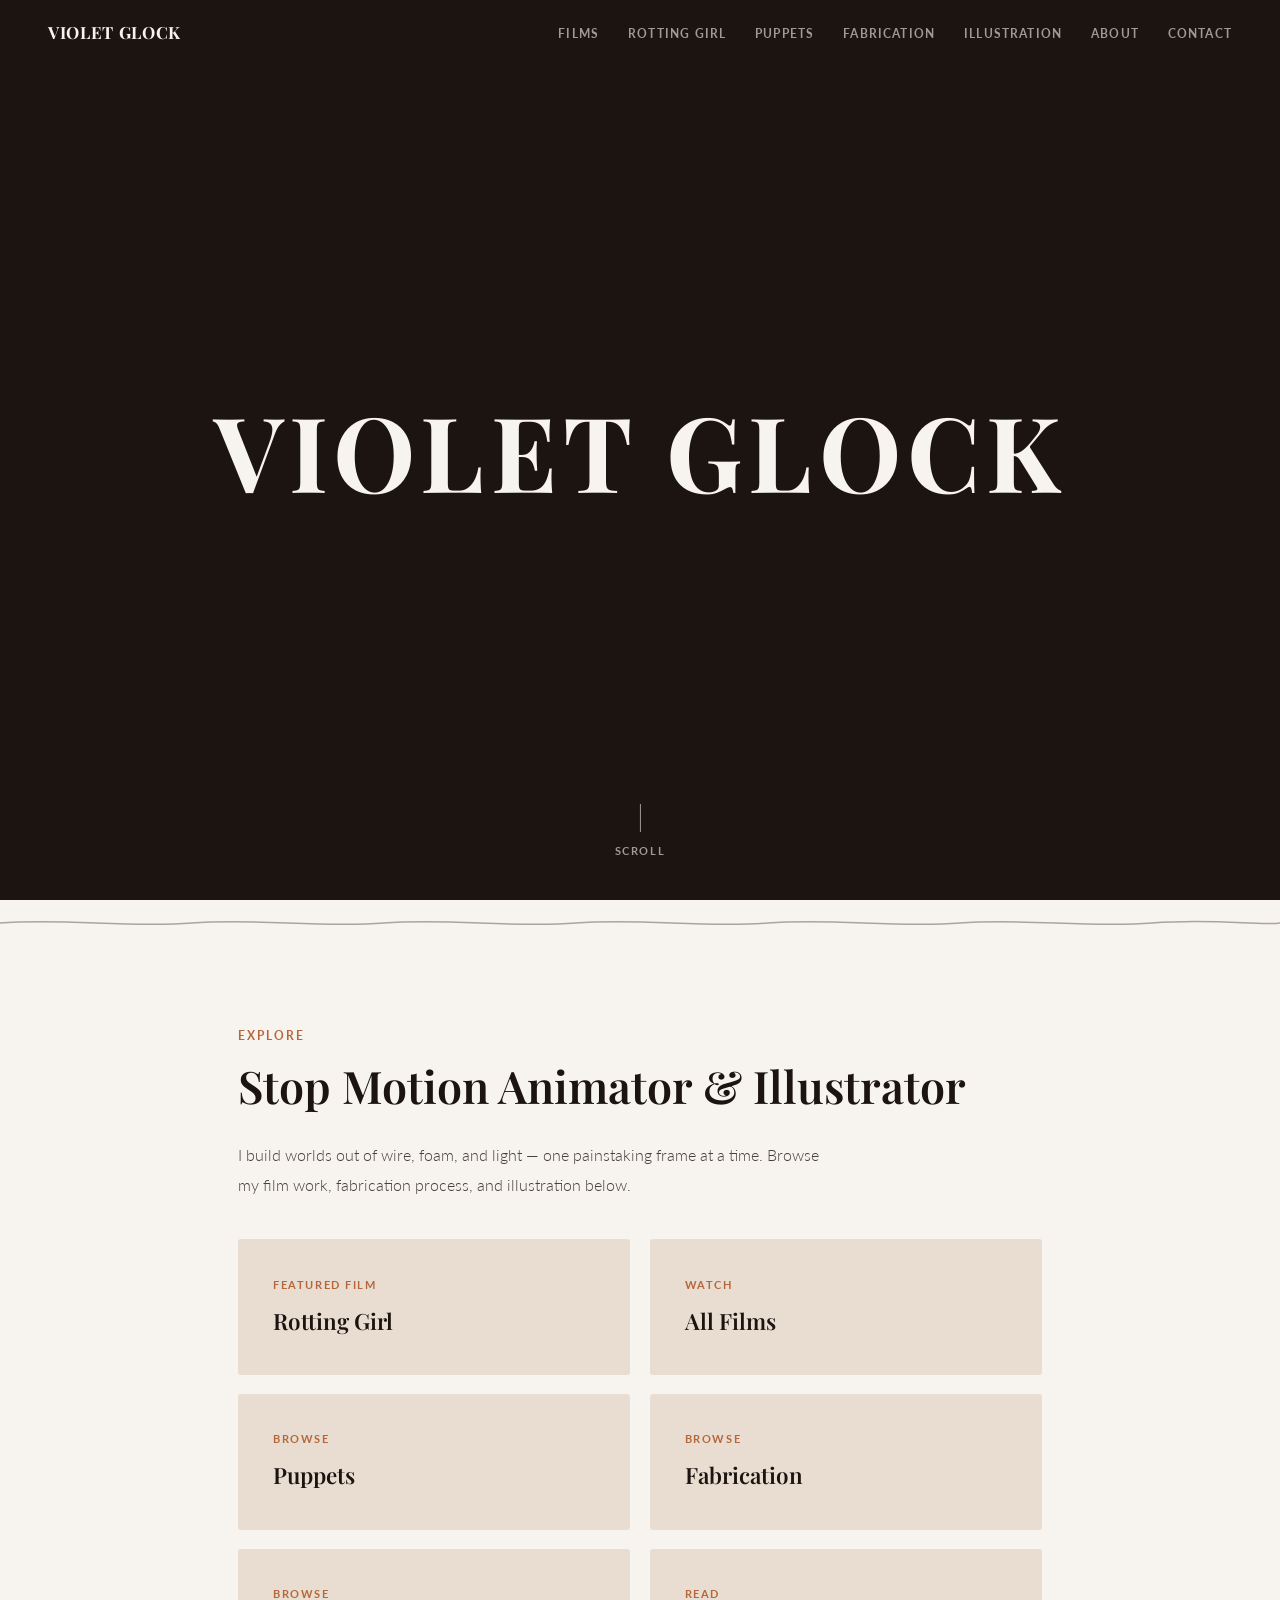
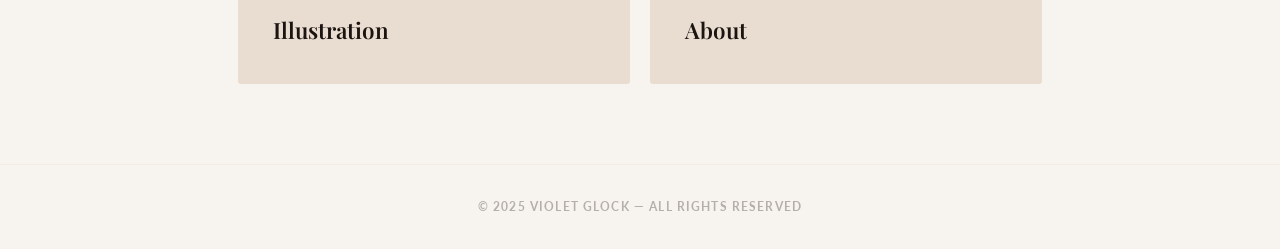
==== index.html @ 6570d987 "Add files via upload" ====
<!DOCTYPE html>
<html lang="en">
<head>
  <meta charset="UTF-8" />
  <meta name="viewport" content="width=device-width, initial-scale=1.0" />
  <title>Violet Glock — Stop Motion Animator</title>
  <link rel="preconnect" href="https://fonts.googleapis.com" />
  <link rel="preconnect" href="https://fonts.gstatic.com" crossorigin />
  <link href="https://fonts.googleapis.com/css2?family=Playfair+Display:ital,wght@0,400;0,600;0,700;1,400;1,600&family=Lato:wght@300;400;700&display=swap" rel="stylesheet" />
  <link rel="stylesheet" href="style.css" />
  <style>
    /* ─── HERO WITH VIDEO BACKGROUND ───────────────────── */
    .hero {
      position: relative;
      min-height: 100vh;
      display: flex;
      align-items: center;
      justify-content: center;
      overflow: hidden;
      background: var(--ink); /* shows while video loads, and if video fails */
    }

    .hero-video {
      position: absolute;
      top: 50%; left: 50%;
      min-width: 100%;
      min-height: 100%;
      width: auto; height: auto;
      transform: translate(-50%, -50%);
      object-fit: cover;
      z-index: 0;
    }

    /* Dark overlay so the title stays readable over any footage */
    .hero::before {
      content: '';
      position: absolute;
      inset: 0;
      background: rgba(28, 20, 16, 0.5);
      z-index: 1;
    }

    .hero-content {
      position: relative;
      z-index: 2;
      text-align: center;
      padding: 2rem;
    }

    .hero-title {
      font-family: var(--ff-display);
      font-weight: 700;
      text-transform: uppercase;
      letter-spacing: 0.06em;
      font-size: clamp(2.4rem, 9vw, 6.5rem);
      line-height: 1;
      color: var(--linen);
    }

    .hero-scroll-cue {
      position: absolute;
      bottom: 2.5rem;
      left: 50%;
      transform: translateX(-50%);
      z-index: 2;
      display: flex;
      flex-direction: column;
      align-items: center;
      gap: 0.6rem;
      font-size: 0.68rem;
      font-weight: 700;
      letter-spacing: 0.14em;
      text-transform: uppercase;
      color: var(--linen);
      opacity: 0.6;
    }

    .hero-scroll-cue span {
      display: block;
      width: 1px;
      height: 28px;
      background: var(--linen);
    }

    /* Nav sits transparent over the video at the top of this page only */
    .hero-nav {
      background: transparent;
      border-bottom: none;
    }

    .hero-nav .nav-name,
    .hero-nav .nav-links a {
      color: var(--linen);
    }

    .hero-nav.scrolled {
      background: rgba(247, 243, 238, 0.92);
      border-bottom: 1px solid var(--paper);
      backdrop-filter: blur(6px);
    }

    .hero-nav.scrolled .nav-name,
    .hero-nav.scrolled .nav-links a {
      color: var(--ink);
    }
  </style>
</head>
<body>

  <!-- NAV (transparent over video, solidifies on scroll) -->
  <nav class="hero-nav" id="siteNav">
    <div class="nav-name">Violet Glock</div>
    <ul class="nav-links">
      <li><a href="films.html">Films</a></li>
      <li><a href="rotting-girl.html">Rotting Girl</a></li>
      <li><a href="puppets.html">Puppets</a></li>
      <li><a href="fabrication.html">Fabrication</a></li>
      <li><a href="illustration.html">Illustration</a></li>
      <li><a href="about.html">About</a></li>
      <li><a href="contact.html">Contact</a></li>
    </ul>
  </nav>

  <!-- HERO -->
  <header class="hero">
    <!--
      LOOPING BACKGROUND VIDEO
      Replace the src below with your own video file.
      1. Put your video file inside the /video folder (e.g. video/reel.mp4)
      2. Keep it short (5-20 sec loop) and under ~15MB so it loads fast
      3. Export as .mp4 (H.264) for best browser support
      See the README for full instructions, including how to compress a video.
    -->
    <video class="hero-video" autoplay muted loop playsinline poster="images/hero-poster.jpg">
      <source src="video/your-video-file.mp4" type="video/mp4">
    </video>

    <div class="hero-content">
      <h1 class="hero-title">Violet Glock</h1>
    </div>

    <div class="hero-scroll-cue"><span></span>Scroll</div>
  </header>

  <!-- DIVIDER -->
  <div class="divider" aria-hidden="true">
    <svg viewBox="0 0 1200 14" preserveAspectRatio="none" xmlns="http://www.w3.org/2000/svg">
      <path d="M0,7 C60,2 120,12 180,7 C240,2 300,12 360,7 C420,2 480,12 540,7 C600,2 660,12 720,7 C780,2 840,12 900,7 C960,2 1020,12 1080,7 C1140,2 1180,10 1200,7"
        fill="none" stroke="#1C1410" stroke-width="1.5"/>
    </svg>
  </div>

  <!-- SECTION HUB CARDS -->
  <section class="page-section">
    <div class="fade-in">
      <p class="section-label">Explore</p>
      <h2 class="section-title">Stop Motion Animator &amp; Illustrator</h2>
      <p class="intro-text">I build worlds out of wire, foam, and light — one painstaking frame at a time. Browse my film work, fabrication process, and illustration below.</p>

      <div class="section-cards">
        <a class="section-card" href="rotting-girl.html">
          <div class="section-card-label">Featured Film</div>
          <div class="section-card-title">Rotting Girl</div>
        </a>
        <a class="section-card" href="films.html">
          <div class="section-card-label">Watch</div>
          <div class="section-card-title">All Films</div>
        </a>
        <a class="section-card" href="puppets.html">
          <div class="section-card-label">Browse</div>
          <div class="section-card-title">Puppets</div>
        </a>
        <a class="section-card" href="fabrication.html">
          <div class="section-card-label">Browse</div>
          <div class="section-card-title">Fabrication</div>
        </a>
        <a class="section-card" href="illustration.html">
          <div class="section-card-label">Browse</div>
          <div class="section-card-title">Illustration</div>
        </a>
        <a class="section-card" href="about.html">
          <div class="section-card-label">Read</div>
          <div class="section-card-title">About</div>
        </a>
      </div>
    </div>
  </section>

  <footer>© 2025 Violet Glock — All rights reserved</footer>

  <script>
    // Solidify nav background once the user scrolls past the hero
    const nav = document.getElementById('siteNav');
    window.addEventListener('scroll', () => {
      if (window.scrollY > window.innerHeight * 0.7) {
        nav.classList.add('scrolled');
      } else {
        nav.classList.remove('scrolled');
      }
    });

    // Scroll fade-in
    const observer = new IntersectionObserver(
      (entries) => entries.forEach(e => { if (e.isIntersecting) e.target.classList.add('visible'); }),
      { threshold: 0.12 }
    );
    document.querySelectorAll('.fade-in').forEach(el => observer.observe(el));
  </script>

</body>
</html>
---- style.css ----
/* ─────────────────────────────────────────────────────────
   VIOLET GLOCK — SHARED STYLESHEET
   Used by every page on the site (index, films, rotting-girl,
   puppets, fabrication, illustration, about, contact).
   Edit colors/fonts here once and they update everywhere.
───────────────────────────────────────────────────────── */

*, *::before, *::after { box-sizing: border-box; margin: 0; padding: 0; }

:root {
  --linen:    #F7F3EE;
  --ink:      #1C1410;
  --clay:     #B5673A;
  --sage:     #8A9E84;
  --paper:    #E8DDD0;
  --ff-display: 'Playfair Display', Georgia, serif;
  --ff-body:    'Lato', system-ui, sans-serif;
}

html { scroll-behavior: smooth; }

body {
  background: var(--linen);
  color: var(--ink);
  font-family: var(--ff-body);
  font-size: 16px;
  line-height: 1.7;
  -webkit-font-smoothing: antialiased;
}

img { display: block; max-width: 100%; }
a { color: inherit; text-decoration: none; }

/* ─── NAV ──────────────────────────────────────────── */
nav {
  position: fixed;
  top: 0; left: 0; right: 0;
  z-index: 100;
  display: flex;
  justify-content: space-between;
  align-items: center;
  padding: 1.1rem 3rem;
  background: rgba(247, 243, 238, 0.92);
  backdrop-filter: blur(6px);
  border-bottom: 1px solid var(--paper);
}

.nav-name {
  font-family: var(--ff-display);
  font-size: 1.05rem;
  font-weight: 700;
  letter-spacing: 0.04em;
  text-transform: uppercase;
}

.nav-links {
  display: flex;
  gap: 1.8rem;
  list-style: none;
  flex-wrap: wrap;
  justify-content: flex-end;
}

.nav-links a {
  font-size: 0.74rem;
  font-weight: 700;
  letter-spacing: 0.1em;
  text-transform: uppercase;
  color: var(--ink);
  opacity: 0.6;
  transition: opacity 0.2s;
}

.nav-links a:hover,
.nav-links a.active { opacity: 1; color: var(--clay); }

/* ─── DIPPED-PEN DIVIDER ───────────────────────────── */
.divider {
  width: 100%;
  overflow: hidden;
  line-height: 0;
  margin: 1rem 0;
  opacity: 0.35;
}

.divider svg { width: 100%; height: 14px; }

/* ─── SECTIONS ─────────────────────────────────────── */
.page-section {
  padding: 5rem 3rem;
  max-width: 900px;
  margin: 0 auto;
}

.section-label {
  font-size: 0.72rem;
  font-weight: 700;
  letter-spacing: 0.18em;
  text-transform: uppercase;
  color: var(--clay);
  margin-bottom: 0.9rem;
}

.section-title {
  font-family: var(--ff-display);
  font-size: clamp(1.8rem, 4vw, 2.8rem);
  font-weight: 600;
  line-height: 1.15;
  margin-bottom: 1.8rem;
}

/* ─── GALLERY GRID (reused across Puppets/Fabrication/Illustration) ── */
.gallery-grid {
  display: grid;
  grid-template-columns: repeat(3, 1fr);
  gap: 0.75rem;
}

.gallery-item {
  aspect-ratio: 1;
  background: var(--paper);
  border-radius: 2px;
  overflow: hidden;
  cursor: pointer;
  position: relative;
  transition: transform 0.2s ease;
}

.gallery-item:hover { transform: scale(1.02); }

.gallery-item img {
  width: 100%; height: 100%;
  object-fit: cover;
}

.gallery-placeholder {
  width: 100%;
  height: 100%;
  display: flex;
  align-items: center;
  justify-content: center;
  font-family: var(--ff-display);
  font-style: italic;
  font-size: 0.78rem;
  color: var(--ink);
  opacity: 0.3;
  text-align: center;
  padding: 0.75rem;
}

.puppet-grid .gallery-item { aspect-ratio: 2/3; }

.intro-text {
  font-size: 1rem;
  font-weight: 300;
  line-height: 1.85;
  max-width: 600px;
  opacity: 0.8;
  margin-bottom: 2.5rem;
}

/* ─── CARD LINKS (used on index hub page) ──────────── */
.section-cards {
  display: grid;
  grid-template-columns: repeat(2, 1fr);
  gap: 1.2rem;
}

.section-card {
  display: block;
  background: var(--paper);
  border-radius: 3px;
  padding: 2.2rem;
  transition: transform 0.2s ease, box-shadow 0.2s ease;
}

.section-card:hover {
  transform: translateY(-3px);
  box-shadow: 0 12px 24px rgba(28,20,16,0.08);
}

.section-card-label {
  font-size: 0.7rem;
  font-weight: 700;
  letter-spacing: 0.14em;
  text-transform: uppercase;
  color: var(--clay);
  margin-bottom: 0.5rem;
}

.section-card-title {
  font-family: var(--ff-display);
  font-size: 1.4rem;
  font-weight: 600;
}

/* ─── CONTACT CARD ─────────────────────────────────── */
.contact-inner {
  background: var(--paper);
  border-radius: 3px;
  padding: 3.5rem;
}

.contact-inner p {
  font-size: 1rem;
  font-weight: 300;
  line-height: 1.8;
  max-width: 480px;
  opacity: 0.8;
  margin-bottom: 2.2rem;
}

.contact-links {
  display: flex;
  flex-direction: column;
  gap: 0.9rem;
}

.contact-link {
  display: inline-flex;
  align-items: center;
  gap: 0.75rem;
  font-size: 0.78rem;
  font-weight: 700;
  letter-spacing: 0.12em;
  text-transform: uppercase;
  color: var(--ink);
  transition: color 0.2s;
}

.contact-link:hover { color: var(--clay); }

.contact-link svg {
  width: 16px; height: 16px;
  flex-shrink: 0;
  opacity: 0.6;
}

/* ─── ABOUT PAGE ───────────────────────────────────── */
.about-grid {
  display: grid;
  grid-template-columns: 1fr 1fr;
  gap: 3.5rem;
  align-items: start;
}

.about-photo {
  width: 100%;
  aspect-ratio: 3/4;
  background: var(--paper);
  border-radius: 2px;
  overflow: hidden;
  position: relative;
}

.about-photo-placeholder {
  width: 100%;
  height: 100%;
  display: flex;
  align-items: center;
  justify-content: center;
  font-family: var(--ff-display);
  font-style: italic;
  font-size: 0.9rem;
  color: var(--ink);
  opacity: 0.3;
  text-align: center;
  padding: 1rem;
}

.about-text p {
  font-size: 1rem;
  font-weight: 300;
  line-height: 1.85;
  margin-bottom: 1.3rem;
  color: var(--ink);
  opacity: 0.85;
}

.about-text p:last-child { margin-bottom: 0; }

.skills-list {
  margin-top: 2rem;
  display: flex;
  flex-wrap: wrap;
  gap: 0.5rem;
}

.skill-tag {
  font-size: 0.72rem;
  font-weight: 700;
  letter-spacing: 0.1em;
  text-transform: uppercase;
  padding: 0.35rem 0.85rem;
  border: 1px solid var(--ink);
  border-radius: 999px;
  opacity: 0.45;
}

/* ─── FILM / VIDEO EMBED ───────────────────────────── */
.film-block { margin-bottom: 3.5rem; }

.film-title {
  font-family: var(--ff-display);
  font-size: 1.3rem;
  font-weight: 600;
  margin-bottom: 0.35rem;
}

.film-meta {
  font-size: 0.78rem;
  font-weight: 700;
  letter-spacing: 0.1em;
  text-transform: uppercase;
  color: var(--clay);
  margin-bottom: 1rem;
  opacity: 0.8;
}

.film-desc {
  font-size: 0.95rem;
  font-weight: 300;
  line-height: 1.8;
  max-width: 580px;
  opacity: 0.8;
  margin-bottom: 1.4rem;
}

.video-embed {
  width: 100%;
  aspect-ratio: 16/9;
  background: var(--ink);
  border-radius: 2px;
  overflow: hidden;
  position: relative;
}

.video-embed iframe { width: 100%; height: 100%; border: none; }

.video-placeholder {
  width: 100%;
  height: 100%;
  display: flex;
  flex-direction: column;
  align-items: center;
  justify-content: center;
  gap: 0.75rem;
  color: var(--linen);
  opacity: 0.4;
}

.video-placeholder svg { width: 48px; height: 48px; }

.video-placeholder p {
  font-family: var(--ff-display);
  font-style: italic;
  font-size: 0.95rem;
}

/* ─── FOOTER ───────────────────────────────────────── */
footer {
  text-align: center;
  padding: 2rem 3rem;
  font-size: 0.72rem;
  font-weight: 700;
  letter-spacing: 0.1em;
  text-transform: uppercase;
  opacity: 0.3;
  border-top: 1px solid var(--paper);
}

/* ─── SCROLL FADE-IN ───────────────────────────────── */
.fade-in {
  opacity: 0;
  transform: translateY(22px);
  transition: opacity 0.65s ease, transform 0.65s ease;
}

.fade-in.visible { opacity: 1; transform: none; }

@media (prefers-reduced-motion: reduce) {
  .fade-in { opacity: 1; transform: none; }
}

/* ─── RESPONSIVE ───────────────────────────────────── */
@media (max-width: 700px) {
  nav { padding: 1rem 1.5rem; flex-direction: column; gap: 0.6rem; align-items: flex-start; }
  .nav-name { font-size: 0.9rem; }
  .nav-links { gap: 1rem; }
  .page-section { padding: 3.5rem 1.5rem; }
  .about-grid { grid-template-columns: 1fr; gap: 2rem; }
  .about-photo { aspect-ratio: 4/3; }
  .gallery-grid { grid-template-columns: repeat(2, 1fr); }
  .section-cards { grid-template-columns: 1fr; }
  .contact-inner { padding: 2rem 1.5rem; }
}
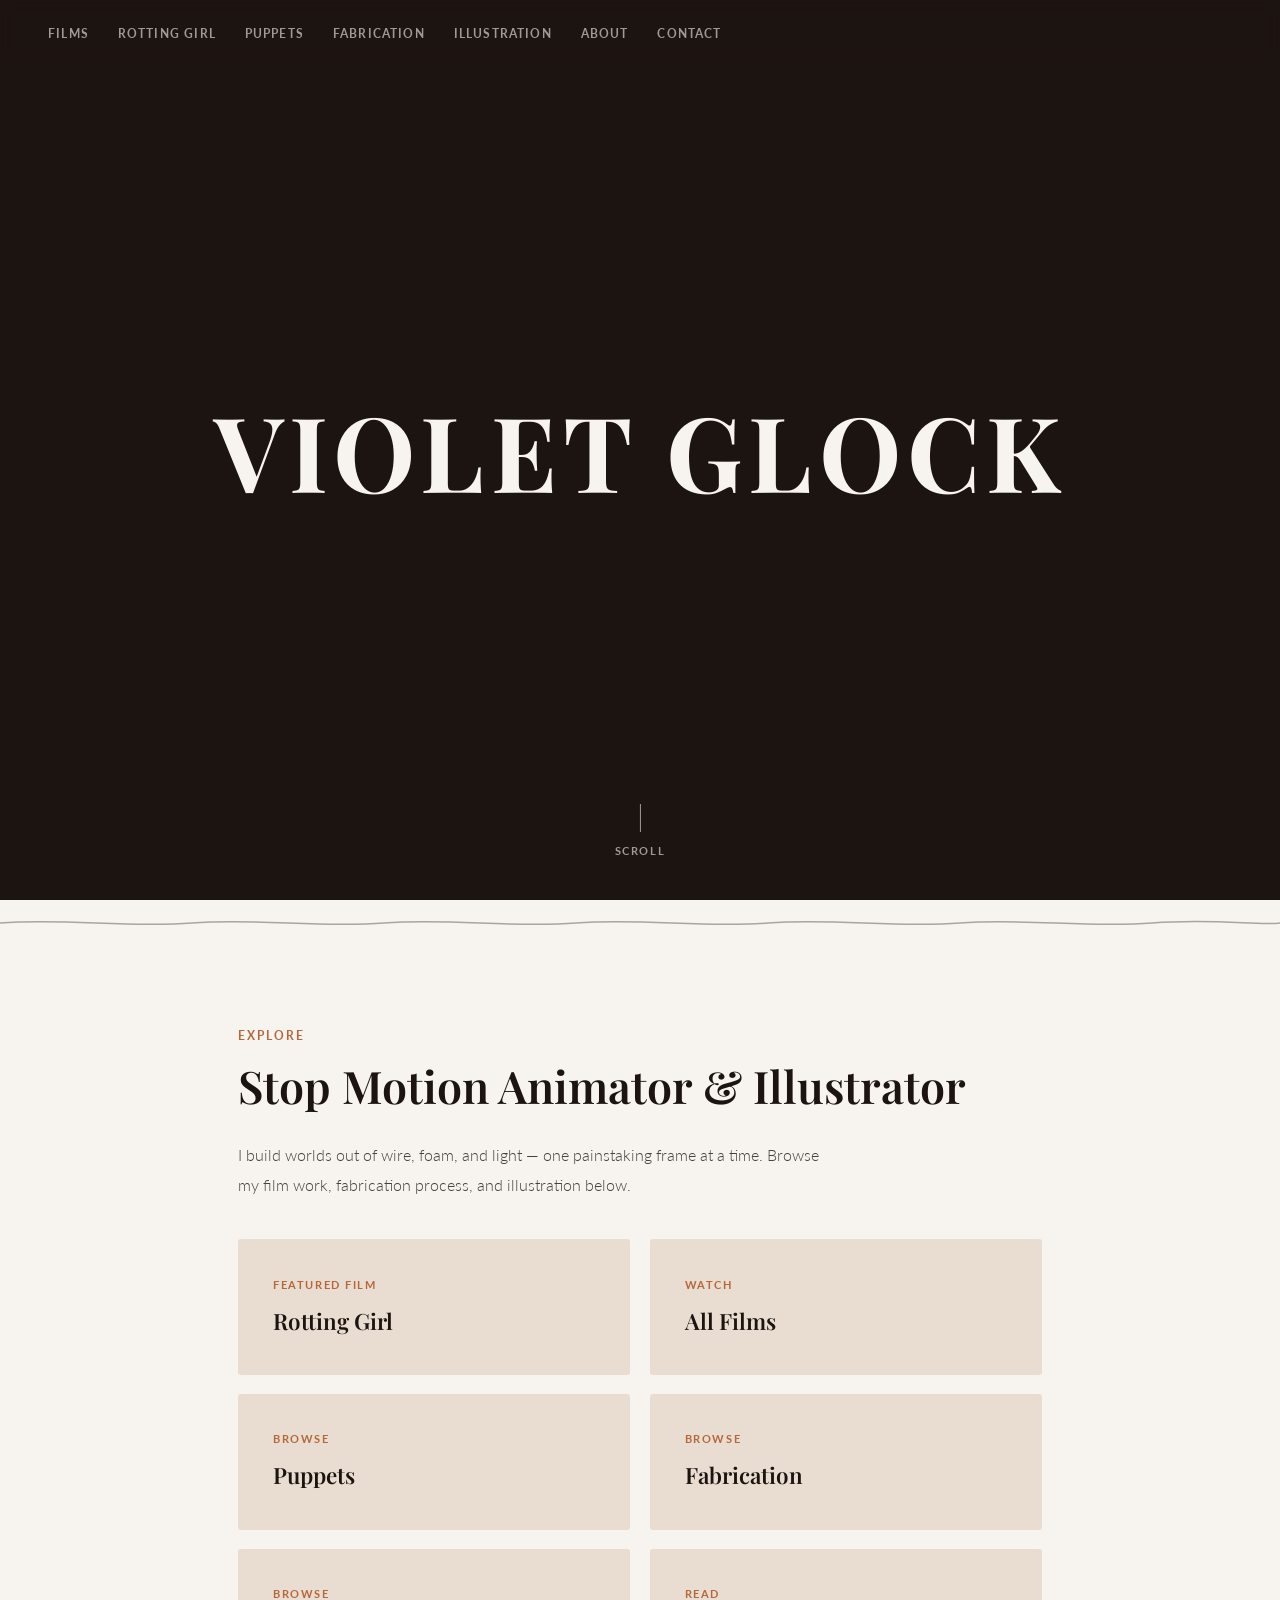
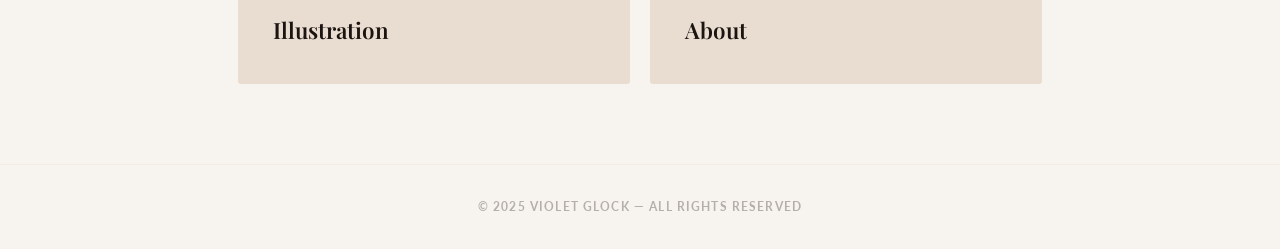
==== commit c1fe7e37: "Update index.html" ====
--- a/index.html
+++ b/index.html
@@ -109,7 +109,6 @@
 
   <!-- NAV (transparent over video, solidifies on scroll) -->
   <nav class="hero-nav" id="siteNav">
-    <div class="nav-name">Violet Glock</div>
     <ul class="nav-links">
       <li><a href="films.html">Films</a></li>
       <li><a href="rotting-girl.html">Rotting Girl</a></li>
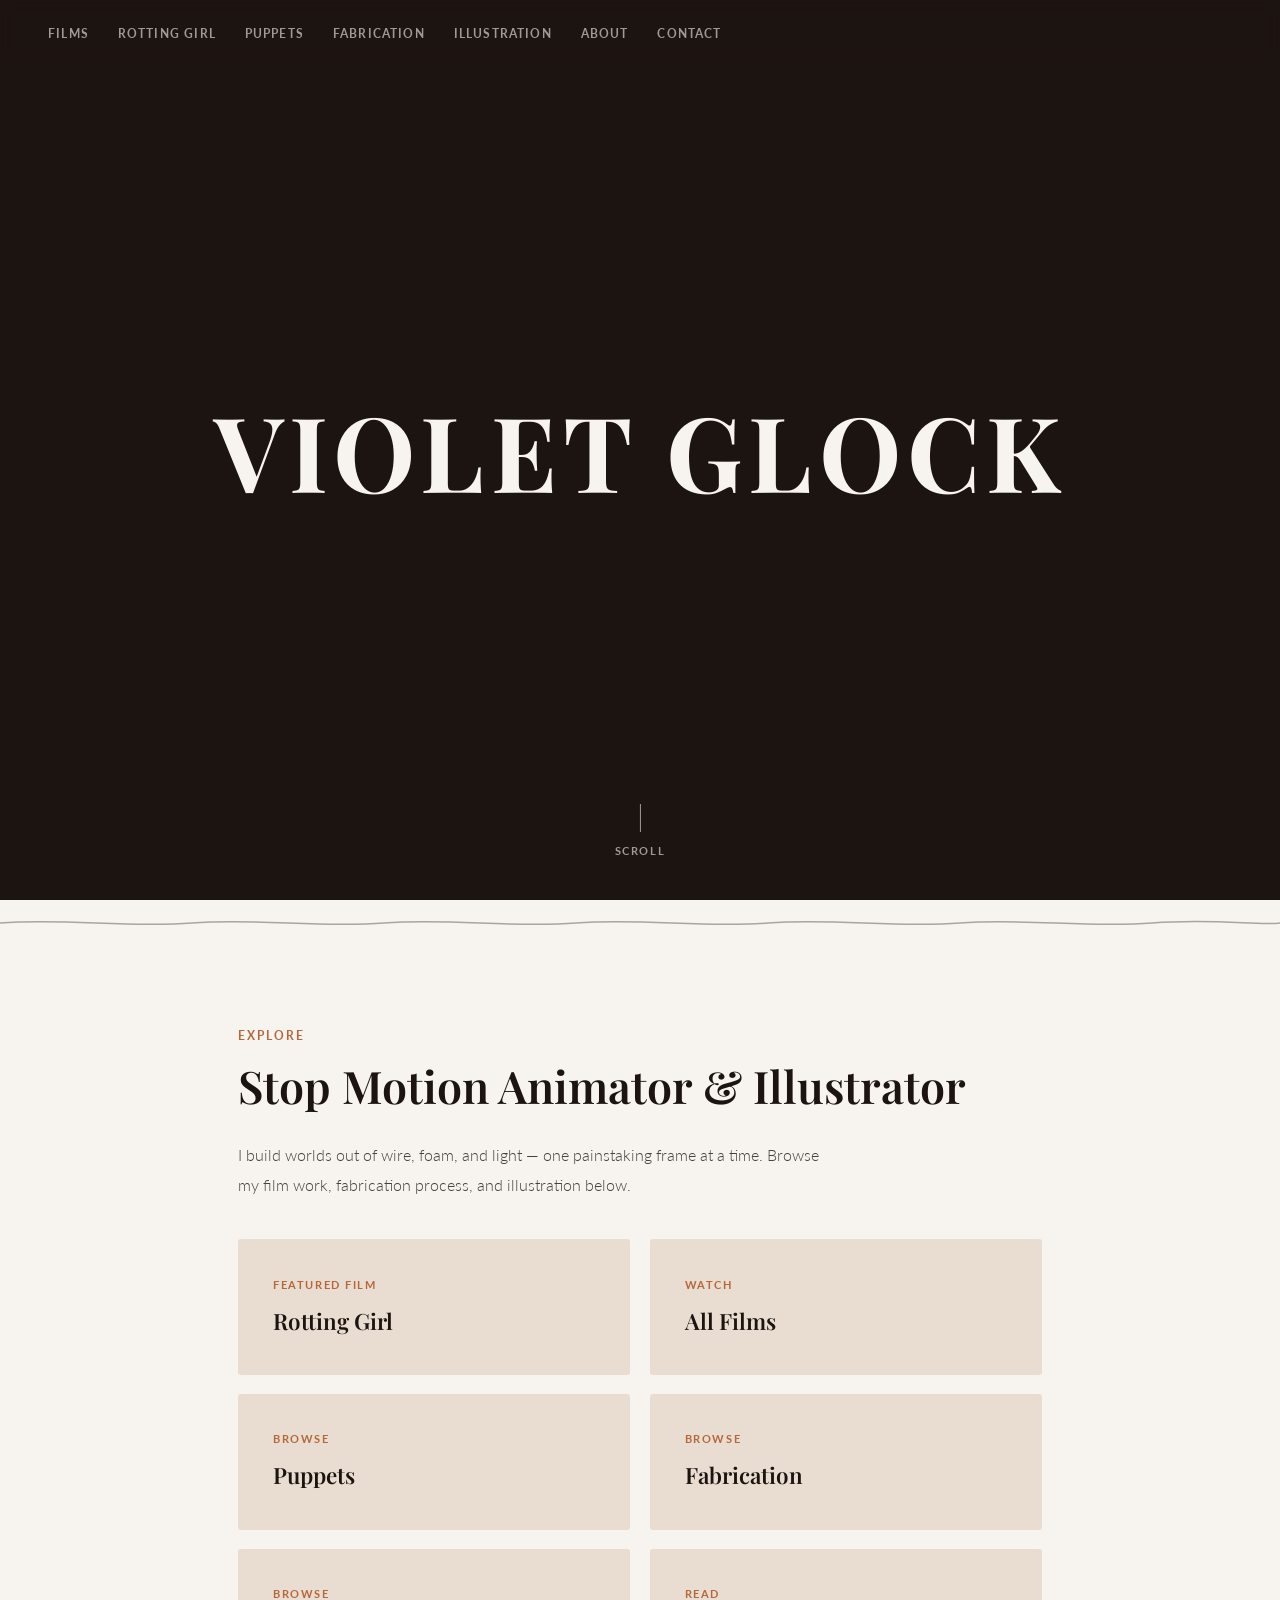
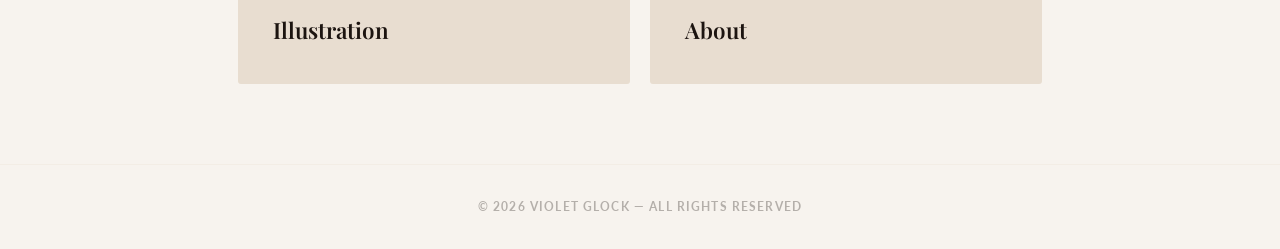
==== commit 8b5437fc: "Update index.html" ====
--- a/index.html
+++ b/index.html
@@ -185,7 +185,7 @@
     </div>
   </section>
 
-  <footer>© 2025 Violet Glock — All rights reserved</footer>
+  <footer>© 2026 Violet Glock — All rights reserved</footer>
 
   <script>
     // Solidify nav background once the user scrolls past the hero
